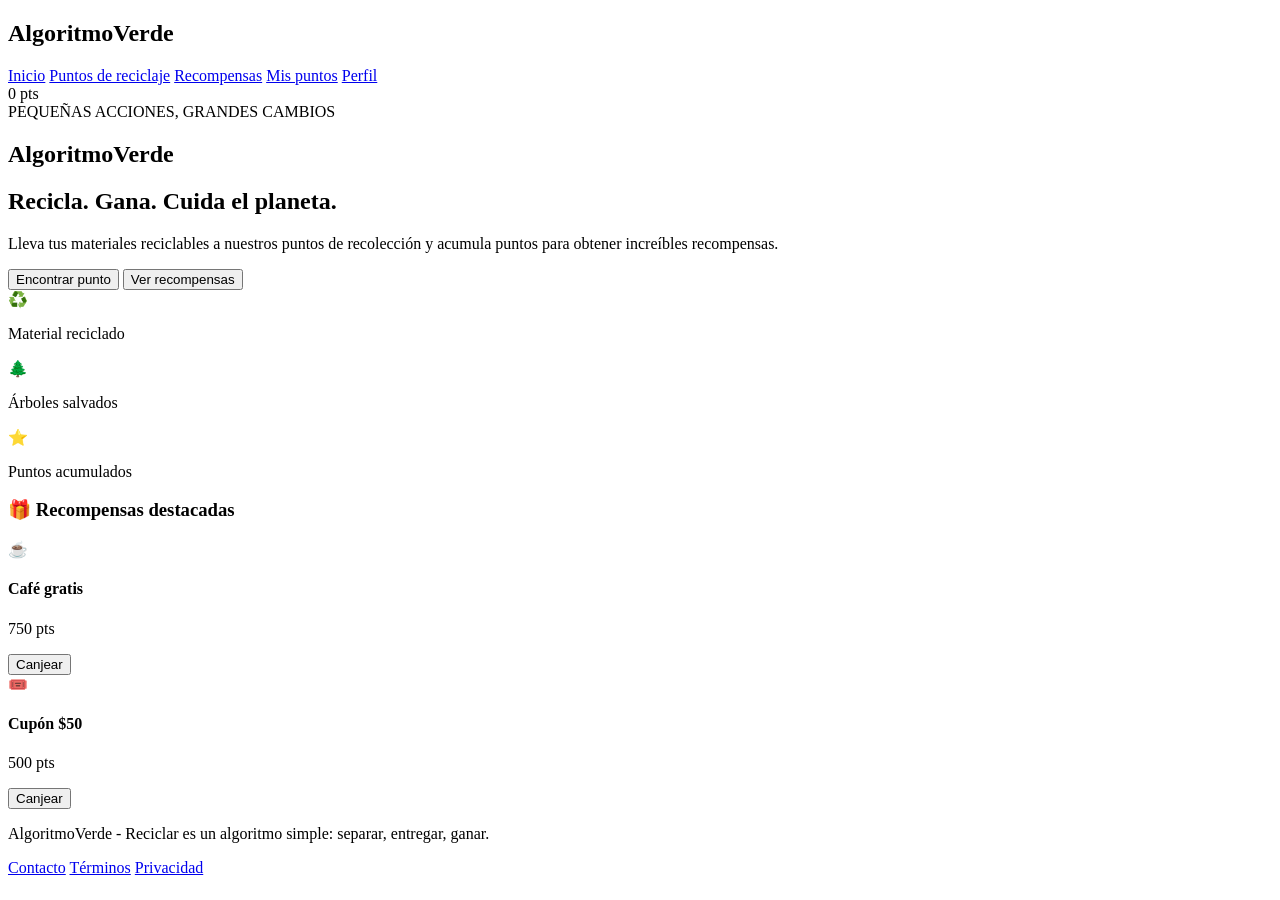
==== frontend/index.html @ a78a703b "Update index.html" ====
<!DOCTYPE html>
<html lang="es">
<head>
    <meta charset="UTF-8">
    <meta name="viewport" content="width=device-width, initial-scale=1.0">
    <title>AlgoritmoVerde</title>
    <link rel="stylesheet" href="style.css">
</head>
<body>

    <header class="navbar">
        <div class="logo">
            <h2>AlgoritmoVerde</h2>
        </div>
        <nav class="menu">
            <a href="#">Inicio</a>
            <a href="#">Puntos de reciclaje</a>
            <a href="#">Recompensas</a>
            <a href="#">Mis puntos</a>
            <a href="#">Perfil</a>
        </nav>
        <div class="usuario">
            <span class="badge">0 pts</span>
        </div>
    </header>

    <main class="contenedor">

        <section class="banner-bienvenida">
            <div class="banner-texto">
                <span class="subtitulo">PEQUEÑAS ACCIONES, GRANDES CAMBIOS</span>
                <h1>AlgoritmoVerde</h1>
                <h2>Recicla. Gana. Cuida el planeta.</h2>
                <p>Lleva tus materiales reciclables a nuestros puntos de recolección y acumula puntos para obtener increíbles recompensas.</p>
                <div class="botones">
                    <button class="btn-verde">Encontrar punto</button>
                    <button class="btn-transparente">Ver recompensas</button>
                </div>
            </div>
        </section>

        <section class="estadisticas">
            <div class="card-stat">
                <span class="icono">♻️</span>
                <div>
                    <p>Material reciclado</p>
                </div>
            </div>
            <div class="card-stat">
                <span class="icono">🌲</span>
                <div>
                    <p>Árboles salvados</p>
                </div>
            </div>
            <div class="card-stat">
                <span class="icono">⭐</span>
                <div>
                    <p>Puntos acumulados</p>
                </div>
            </div>
        </section>

        <div class="seccion-columnas">
            
            

            <div class="caja-seccion">
                <h3>🎁 Recompensas destacadas</h3>
                <div class="grid-premios">
                    <div class="card-premio">
                        <span>☕</span>
                        <h4>Café gratis</h4>
                        <p>750 pts</p>
                        <button class="btn-canjear">Canjear</button>
                    </div>
                    <div class="card-premio">
                        <span>🎟️</span>
                        <h4>Cupón $50</h4>
                        <p>500 pts</p>
                        <button class="btn-canjear">Canjear</button>
                    </div>
                </div>
            </div>

        </div>

    </main>

    <footer class="footer">
        <p>AlgoritmoVerde - Reciclar es un algoritmo simple: separar, entregar, ganar.</p>
        <div class="footer-links">
            <a href="#">Contacto</a>
            <a href="#">Términos</a>
            <a href="#">Privacidad</a>
        </div>
    </footer>

</body>
</html>
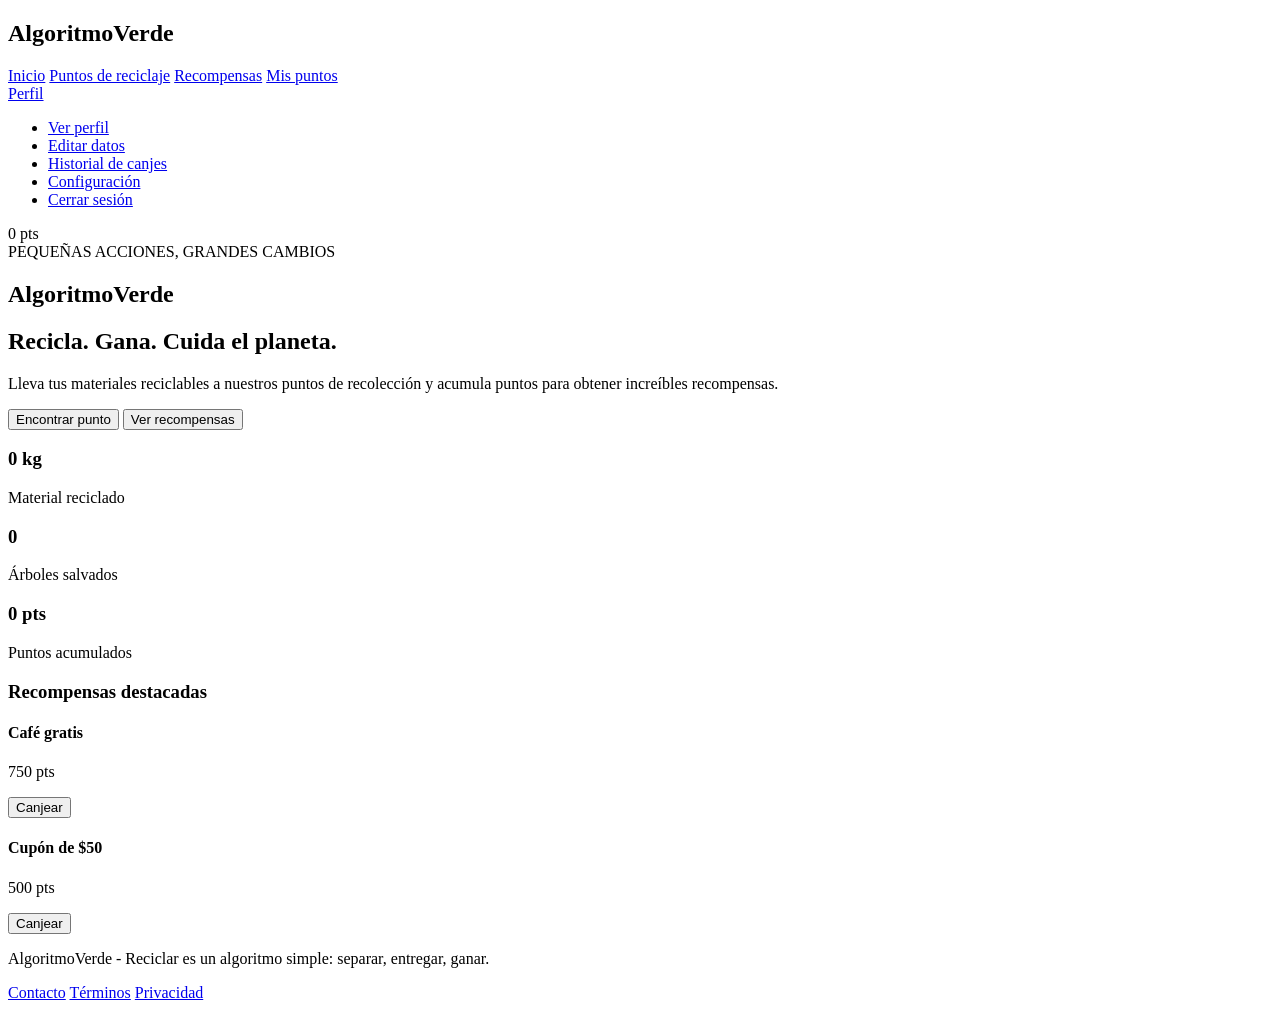
==== commit 18bdd680: "Update index.html" ====
--- a/frontend/index.html
+++ b/frontend/index.html
@@ -6,93 +6,120 @@
     <title>AlgoritmoVerde</title>
     <link rel="stylesheet" href="style.css">
 </head>
+
 <body>
 
     <header class="navbar">
+
         <div class="logo">
             <h2>AlgoritmoVerde</h2>
         </div>
+
         <nav class="menu">
             <a href="#">Inicio</a>
             <a href="#">Puntos de reciclaje</a>
             <a href="#">Recompensas</a>
             <a href="#">Mis puntos</a>
-            <a href="#">Perfil</a>
+
+            <div class="dropdown">
+                <a href="#">Perfil </a>
+
+                <ul class="submenu">
+                    <li><a href="#">Ver perfil</a></li>
+                    <li><a href="#">Editar datos</a></li>
+                    <li><a href="#">Historial de canjes</a></li>
+                    <li><a href="#">Configuración</a></li>
+                    <li><a href="#">Cerrar sesión</a></li>
+                </ul>
+            </div>
         </nav>
+
         <div class="usuario">
             <span class="badge">0 pts</span>
         </div>
+
     </header>
 
     <main class="contenedor">
 
-        <section class="banner-bienvenida">
-            <div class="banner-texto">
-                <span class="subtitulo">PEQUEÑAS ACCIONES, GRANDES CAMBIOS</span>
-                <h1>AlgoritmoVerde</h1>
-                <h2>Recicla. Gana. Cuida el planeta.</h2>
-                <p>Lleva tus materiales reciclables a nuestros puntos de recolección y acumula puntos para obtener increíbles recompensas.</p>
-                <div class="botones">
-                    <button class="btn-verde">Encontrar punto</button>
-                    <button class="btn-transparente">Ver recompensas</button>
-                </div>
+        <section class="banner">
+
+            <span class="subtitulo">
+                PEQUEÑAS ACCIONES, GRANDES CAMBIOS
+            </span>
+
+            <h1>AlgoritmoVerde</h1>
+
+            <h2>Recicla. Gana. Cuida el planeta.</h2>
+
+            <p>
+                Lleva tus materiales reciclables a nuestros puntos
+                de recolección y acumula puntos para obtener
+                increíbles recompensas.
+            </p>
+
+            <div class="botones">
+                <button class="btn-verde">Encontrar punto</button>
+                <button class="btn-transparente">Ver recompensas</button>
             </div>
+
         </section>
 
         <section class="estadisticas">
-            <div class="card-stat">
-                <span class="icono">♻️</span>
-                <div>
-                    <p>Material reciclado</p>
-                </div>
+
+            <div class="card">
+                <h3>0 kg</h3>
+                <p>Material reciclado</p>
             </div>
-            <div class="card-stat">
-                <span class="icono">🌲</span>
-                <div>
-                    <p>Árboles salvados</p>
-                </div>
+
+            <div class="card">
+                <h3>0</h3>
+                <p>Árboles salvados</p>
             </div>
-            <div class="card-stat">
-                <span class="icono">⭐</span>
-                <div>
-                    <p>Puntos acumulados</p>
-                </div>
+
+            <div class="card">
+                <h3>0 pts</h3>
+                <p>Puntos acumulados</p>
             </div>
+
         </section>
 
-        <div class="seccion-columnas">
-            
-            
+        <section class="seccion">
 
-            <div class="caja-seccion">
-                <h3>🎁 Recompensas destacadas</h3>
-                <div class="grid-premios">
-                    <div class="card-premio">
-                        <span>☕</span>
-                        <h4>Café gratis</h4>
-                        <p>750 pts</p>
-                        <button class="btn-canjear">Canjear</button>
-                    </div>
-                    <div class="card-premio">
-                        <span>🎟️</span>
-                        <h4>Cupón $50</h4>
-                        <p>500 pts</p>
-                        <button class="btn-canjear">Canjear</button>
-                    </div>
+            <h3>Recompensas destacadas</h3>
+
+            <div class="premios">
+
+                <div class="premio">
+                    <h4>Café gratis</h4>
+                    <p>750 pts</p>
+                    <button class="btn-canjear">Canjear</button>
                 </div>
+
+                <div class="premio">
+                    <h4>Cupón de $50</h4>
+                    <p>500 pts</p>
+                    <button class="btn-canjear">Canjear</button>
+                </div>
+
             </div>
 
-        </div>
+        </section>
 
     </main>
+    <footer class="footer">
 
-    <footer class="footer">
-        <p>AlgoritmoVerde - Reciclar es un algoritmo simple: separar, entregar, ganar.</p>
+        <p>
+            AlgoritmoVerde - Reciclar es un algoritmo simple:
+            separar, entregar, ganar.
+        </p>
+
         <div class="footer-links">
             <a href="#">Contacto</a>
             <a href="#">Términos</a>
             <a href="#">Privacidad</a>
         </div>
+
     </footer>
 
 </body>
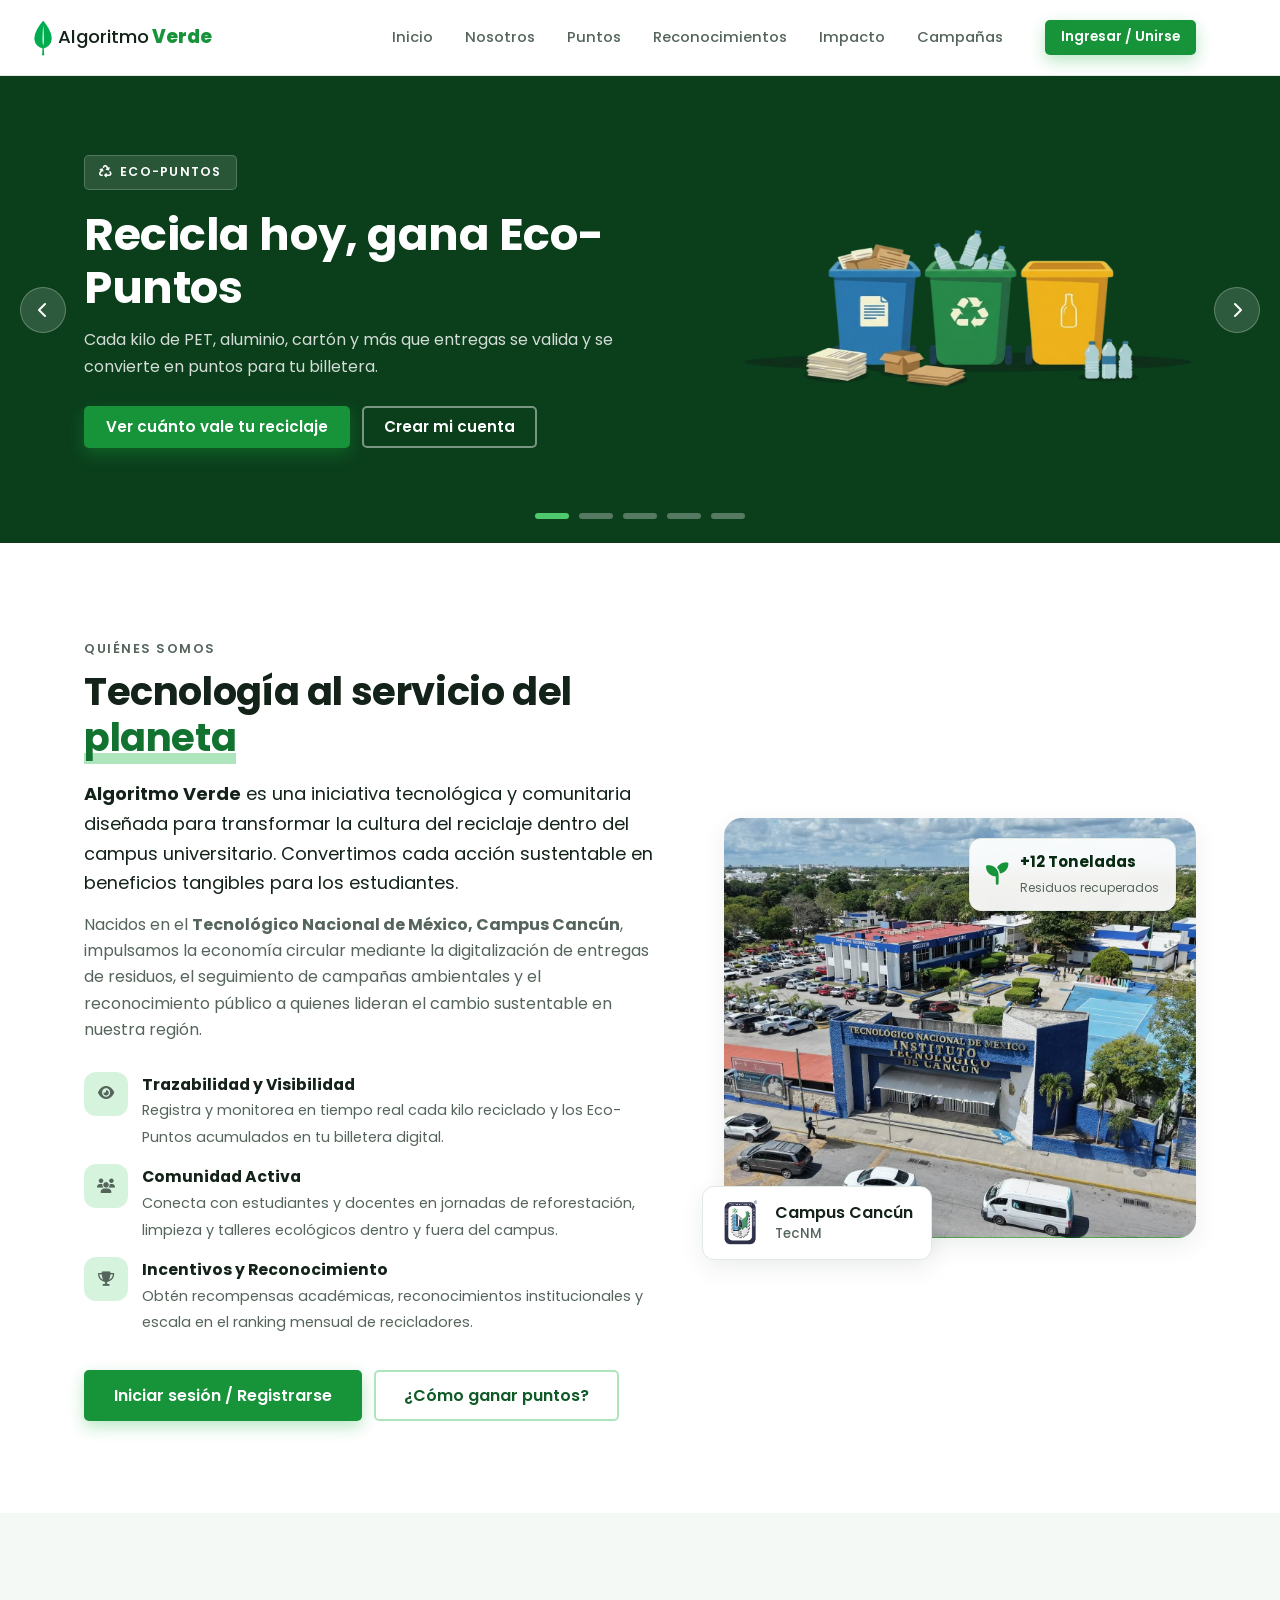
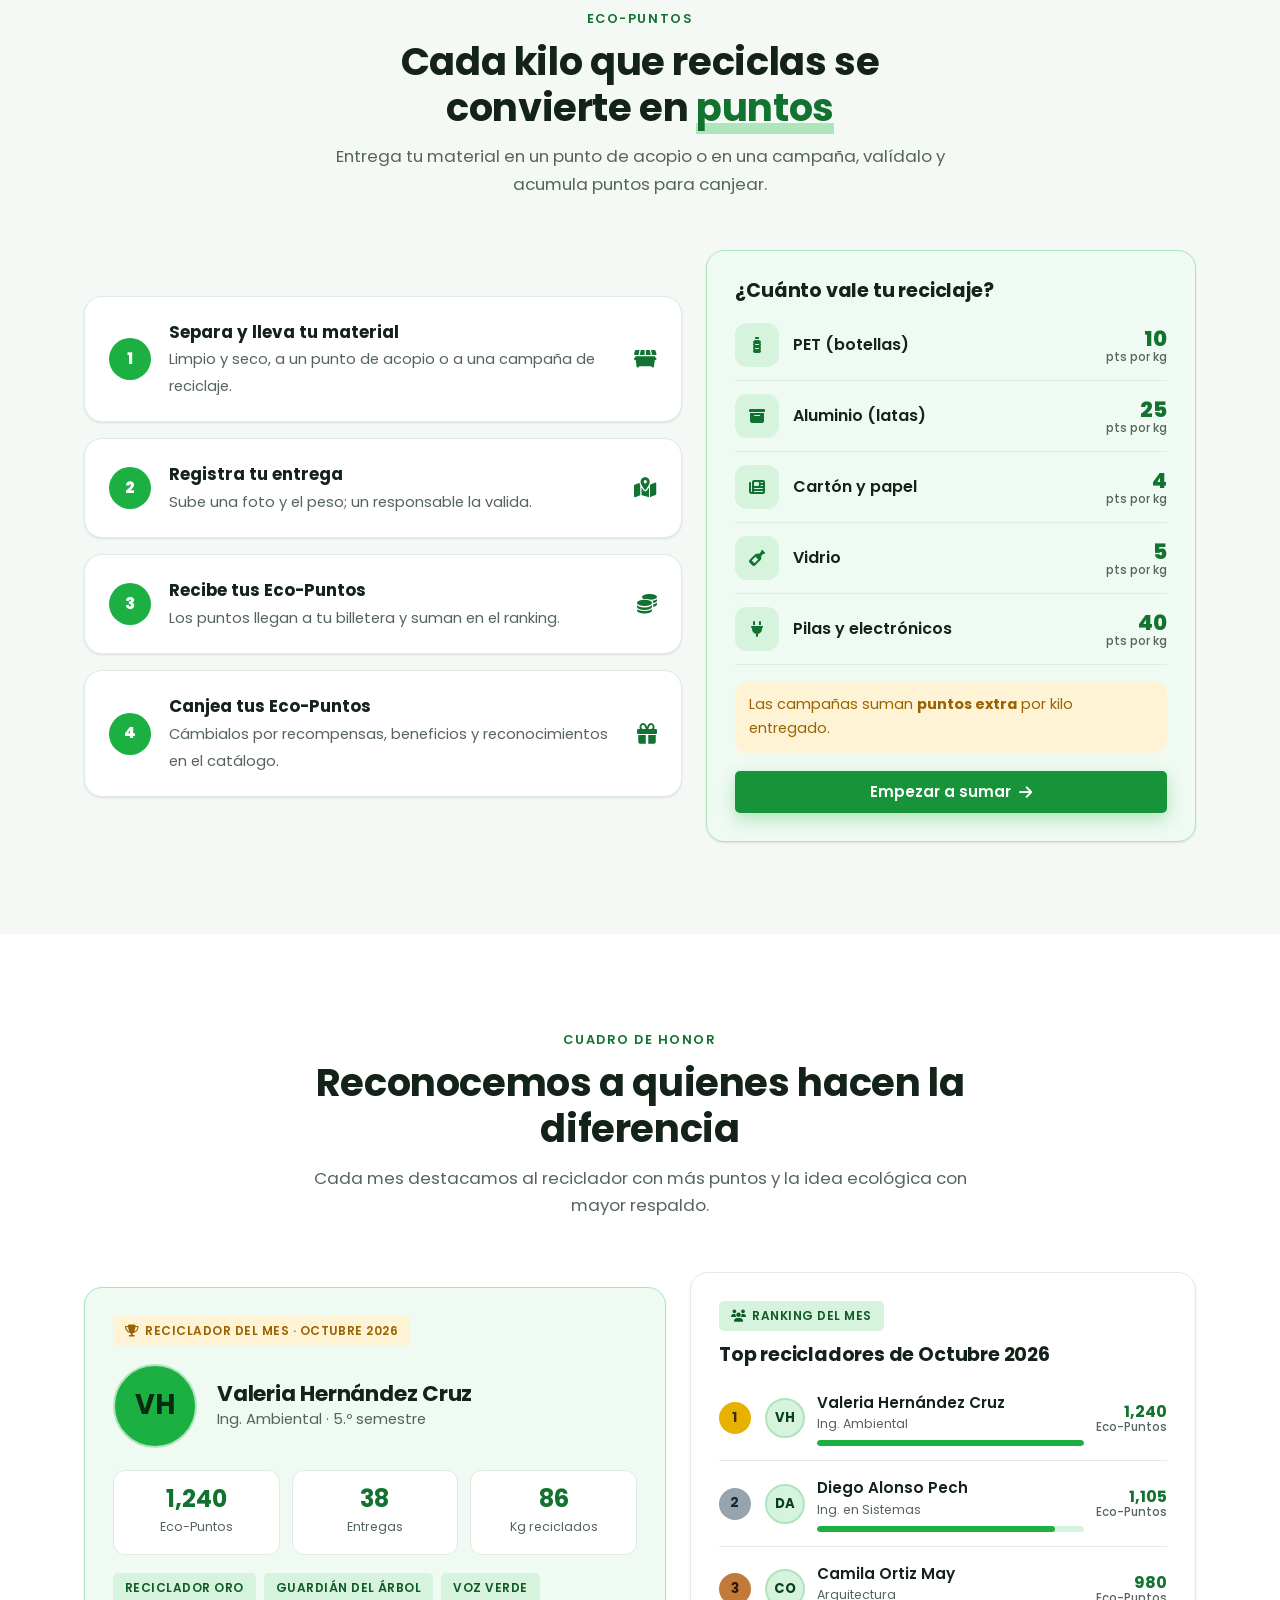
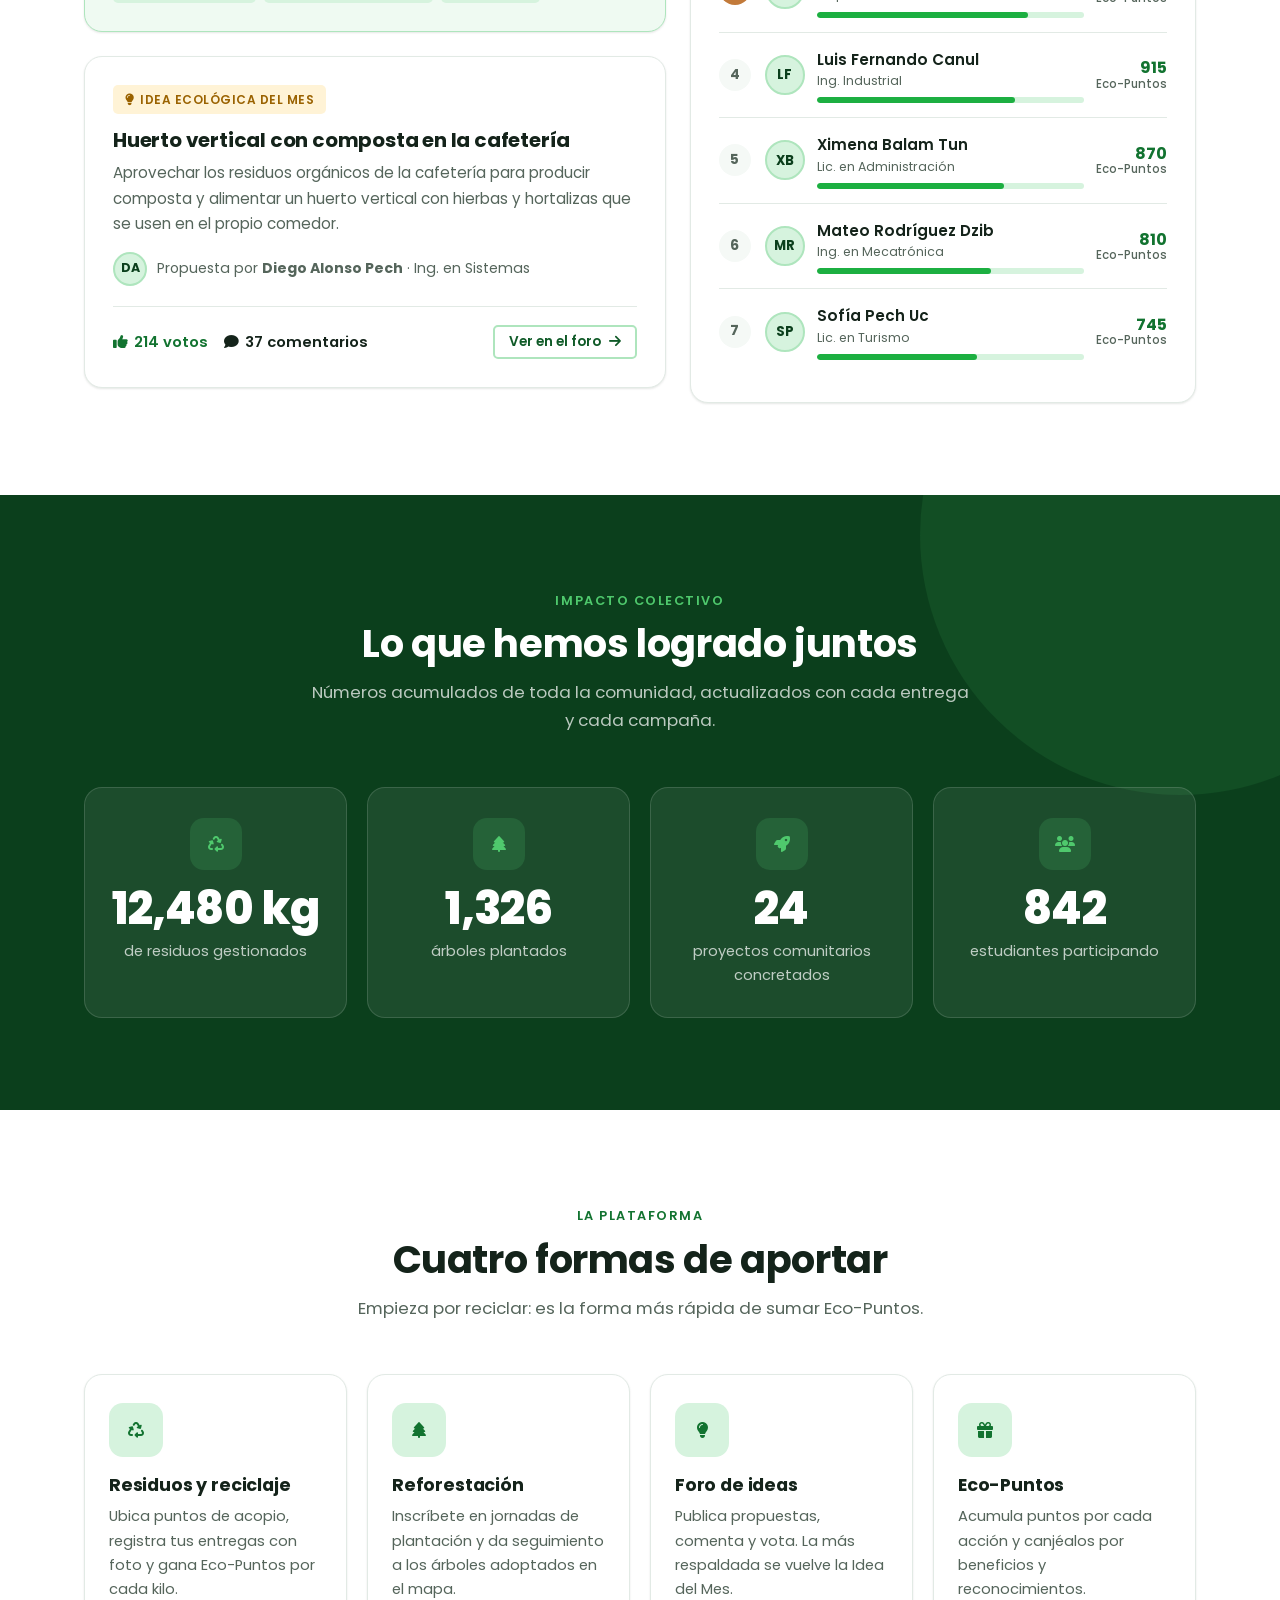
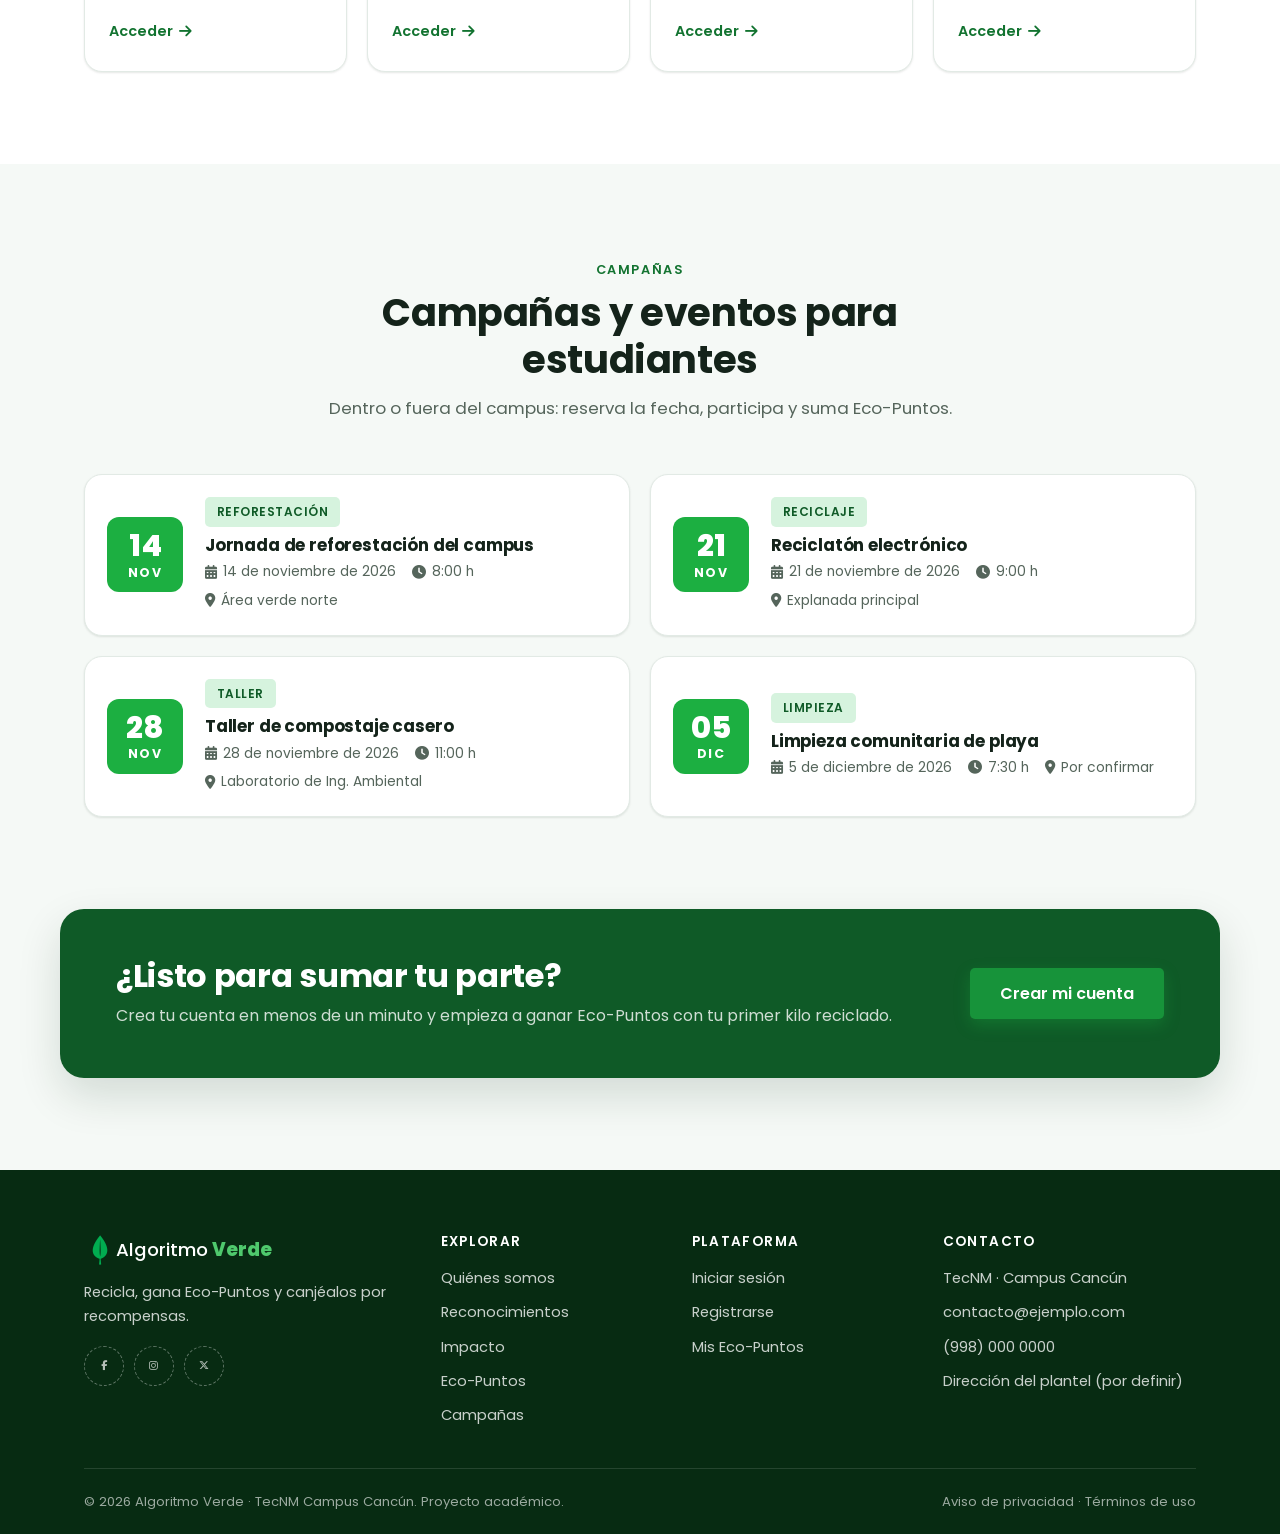
==== commit 8b7cc2db: "añadir main page" ====
--- a/frontend/index.html
+++ b/frontend/index.html
@@ -1,126 +1,581 @@
-<!DOCTYPE html>
-<html lang="es">
-<head>
-    <meta charset="UTF-8">
-    <meta name="viewport" content="width=device-width, initial-scale=1.0">
-    <title>AlgoritmoVerde</title>
-    <link rel="stylesheet" href="style.css">
-</head>
-
-<body>
-
-    <header class="navbar">
-
-        <div class="logo">
-            <h2>AlgoritmoVerde</h2>
-        </div>
-
-        <nav class="menu">
-            <a href="#">Inicio</a>
-            <a href="#">Puntos de reciclaje</a>
-            <a href="#">Recompensas</a>
-            <a href="#">Mis puntos</a>
-
-            <div class="dropdown">
-                <a href="#">Perfil </a>
-
-                <ul class="submenu">
-                    <li><a href="#">Ver perfil</a></li>
-                    <li><a href="#">Editar datos</a></li>
-                    <li><a href="#">Historial de canjes</a></li>
-                    <li><a href="#">Configuración</a></li>
-                    <li><a href="#">Cerrar sesión</a></li>
-                </ul>
-            </div>
-        </nav>
-
-        <div class="usuario">
-            <span class="badge">0 pts</span>
-        </div>
-
-    </header>
-
-    <main class="contenedor">
-
-        <section class="banner">
-
-            <span class="subtitulo">
-                PEQUEÑAS ACCIONES, GRANDES CAMBIOS
-            </span>
-
-            <h1>AlgoritmoVerde</h1>
-
-            <h2>Recicla. Gana. Cuida el planeta.</h2>
-
-            <p>
-                Lleva tus materiales reciclables a nuestros puntos
-                de recolección y acumula puntos para obtener
-                increíbles recompensas.
-            </p>
-
-            <div class="botones">
-                <button class="btn-verde">Encontrar punto</button>
-                <button class="btn-transparente">Ver recompensas</button>
-            </div>
-
-        </section>
-
-        <section class="estadisticas">
-
-            <div class="card">
-                <h3>0 kg</h3>
-                <p>Material reciclado</p>
-            </div>
-
-            <div class="card">
-                <h3>0</h3>
-                <p>Árboles salvados</p>
-            </div>
-
-            <div class="card">
-                <h3>0 pts</h3>
-                <p>Puntos acumulados</p>
-            </div>
-
-        </section>
-
-        <section class="seccion">
-
-            <h3>Recompensas destacadas</h3>
-
-            <div class="premios">
-
-                <div class="premio">
-                    <h4>Café gratis</h4>
-                    <p>750 pts</p>
-                    <button class="btn-canjear">Canjear</button>
-                </div>
-
-                <div class="premio">
-                    <h4>Cupón de $50</h4>
-                    <p>500 pts</p>
-                    <button class="btn-canjear">Canjear</button>
-                </div>
-
-            </div>
-
-        </section>
-
-    </main>
-    <footer class="footer">
-
-        <p>
-            AlgoritmoVerde - Reciclar es un algoritmo simple:
-            separar, entregar, ganar.
-        </p>
-
-        <div class="footer-links">
-            <a href="#">Contacto</a>
-            <a href="#">Términos</a>
-            <a href="#">Privacidad</a>
-        </div>
-
-    </footer>
-
-</body>
-</html>
+<!DOCTYPE html>
+<html lang="es-MX">
+<head>
+  <meta charset="UTF-8">
+  <meta name="viewport" content="width=device-width, initial-scale=1">
+  <title>Algoritmo Verde</title>
+  <meta name="description" content="Recicla, entrega tu material en puntos de acopio y campañas, y gana Eco-Puntos que puedes canjear por recompensas.">
+  <link rel="icon" href="assets/icons/favicon.ico">
+
+  <link rel="preconnect" href="https://fonts.googleapis.com">
+  <link rel="preconnect" href="https://fonts.gstatic.com" crossorigin>
+  <link href="https://fonts.googleapis.com/css2?family=Poppins:wght@400;500;600;700;800&display=swap" rel="stylesheet">
+  <link rel="stylesheet" href="https://cdnjs.cloudflare.com/ajax/libs/font-awesome/6.5.1/css/all.min.css" integrity="sha512-DTOQO9RWCH3ppGqcWaEA1BIZOC6xxalwEsw9c2QQeAIftl+Vegovlnee1c9QX4TctnWMn13TZye+giMm8e2LwA==" crossorigin="anonymous" referrerpolicy="no-referrer" />
+  <link rel="stylesheet" href="css/main.css">
+  <script src="js/components/carrusel.js" defer></script>
+</head>
+
+<body>
+
+  <a class="saltar-contenido" href="#quienes-somos">Saltar al contenido</a>
+
+  <!-- ============ NAVBAR ============ -->
+  <header class="navbar">
+    <div class="contenedor navbar__inner">
+      <a class="navbar__marca" href="#inicio" aria-label="Algoritmo Verde, ir al inicio">
+        <img src="assets/icons/logo.png" alt="Algoritmo Verde Logo" class="navbar__logo-img">        
+        <span>Algoritmo<b>Verde</b></span>
+      </a>
+
+      <nav class="navbar__menu" aria-label="Principal">
+        <ul>
+          <li><a class="navbar__enlace" href="#inicio">Inicio</a></li>
+          <li><a class="navbar__enlace" href="#quienes-somos">Nosotros</a></li>
+          <li><a class="navbar__enlace" href="#puntos">Puntos</a></li>
+          <li><a class="navbar__enlace" href="#reconocimientos">Reconocimientos</a></li>
+          <li><a class="navbar__enlace" href="#impacto">Impacto</a></li>
+          <li><a class="navbar__enlace" href="#eventos">Campañas</a></li>
+        </ul>
+        <a class="btn btn--primario btn--sm" href="pages/auth/login.html">Ingresar / Unirse</a>
+      </nav>
+    </div>
+  </header>
+
+  <main>
+    <!-- ============ CARRUSEL ============ -->
+    <section id="inicio" aria-label="Novedades">
+      <div class="carrusel">
+        <div class="carrusel__pista">
+
+          <!-- SLIDE 1 -->
+          <article class="carrusel__slide">
+            <div class="contenedor carrusel__contenido">
+              <div>
+                <span class="carrusel__etiqueta"><i class="fa-solid fa-recycle"></i> Eco-Puntos</span>
+                <h2 class="carrusel__titulo">Recicla hoy, gana Eco-Puntos</h2>
+                <p class="carrusel__texto">Cada kilo de PET, aluminio, cartón y más que entregas se valida y se convierte en puntos para tu billetera.</p>
+                <div class="carrusel__acciones">
+                  <a class="btn btn--primario" href="#puntos">Ver cuánto vale tu reciclaje</a>
+                  <a class="btn btn--claro" href="pages/auth/registro.html">Crear mi cuenta</a>
+                </div>
+              </div>
+              <div class="carrusel__visual">
+                <img src="assets/images/landing/Reciclaje.png" alt="Fotografía de contenedores de reciclaje" class="carrusel__img">
+              </div>
+            </div>
+          </article>
+
+          <!-- SLIDE 2 -->
+          <article class="carrusel__slide">
+            <div class="contenedor carrusel__contenido">
+              <div>
+                <span class="carrusel__etiqueta"><i class="fa-solid fa-gift"></i> Recompensas</span>
+                <h2 class="carrusel__titulo">Canjea tus puntos por recompensas</h2>
+                <p class="carrusel__texto">Artículos, constancias y beneficios te esperan en el catálogo de canje. Mientras más reciclas, más alto llegas.</p>
+                <div class="carrusel__acciones">
+                  <a class="btn btn--primario" href="pages/auth/login.html">Conocer recompensas</a>
+                </div>
+              </div>
+              <div class="carrusel__visual">
+                <img src="assets/images/landing/Productos.png" alt="Muestra del catálogo de recompensas" class="carrusel__img">
+              </div>
+            </div>
+          </article>
+
+          <!-- SLIDE 3 -->
+          <article class="carrusel__slide">
+            <div class="contenedor carrusel__contenido">
+              <div>
+                <span class="carrusel__etiqueta"><i class="fa-solid fa-calendar-days"></i> Campañas</span>
+                <h2 class="carrusel__titulo">Campañas de reciclaje para estudiantes</h2>
+                <p class="carrusel__texto">Dentro o fuera del campus: súmate a las campañas, entrega tu material y recibe puntos extra.</p>
+                <div class="carrusel__acciones">
+                  <a class="btn btn--primario" href="#eventos">Ver campañas</a>
+                </div>
+              </div>
+              <div class="carrusel__visual">
+                <img src="assets/images/landing/Campanias.png" alt="Cartel de la campaña de reciclaje" class="carrusel__img">
+              </div>
+            </div>
+          </article>
+
+          <!-- SLIDE 4 -->
+          <article class="carrusel__slide">
+            <div class="contenedor carrusel__contenido">
+              <div>
+                <span class="carrusel__etiqueta"><i class="fa-solid fa-trophy"></i> Ranking</span>
+                <h2 class="carrusel__titulo">Sube en el ranking de recicladores</h2>
+                <p class="carrusel__texto">Cada mes reconocemos a quienes más Eco-Puntos suman. ¿Serás el siguiente?</p>
+                <div class="carrusel__acciones">
+                  <a class="btn btn--primario" href="#reconocimientos">Ver el ranking</a>
+                </div>
+              </div>
+              <div class="carrusel__visual">
+                <img src="assets/images/landing/podio.png" alt="Ilustración del ranking mensual" class="carrusel__img">
+              </div>
+            </div>
+          </article>
+
+          <!-- SLIDE 5 -->
+          <article class="carrusel__slide">
+            <div class="contenedor carrusel__contenido">
+              <div>
+                <span class="carrusel__etiqueta"><i class="fa-solid fa-users"></i> Comunidad</span>
+                <h2 class="carrusel__titulo">Más de 840 estudiantes ya reciclan con nosotros</h2>
+                <p class="carrusel__texto">Estudiantes trabajando juntos por un entorno más sustentable. Tu aportación cuenta.</p>
+                <div class="carrusel__acciones">
+                  <a class="btn btn--primario" href="pages/auth/registro.html">Crear mi cuenta</a>
+                </div>
+              </div>
+              <div class="carrusel__visual">
+                <img src="assets/images/landing/Comunidad-reciclaje.png" alt="Fotografía grupal de la comunidad verde" class="carrusel__img">
+              </div>
+            </div>
+          </article>
+
+        </div>
+
+        <button class="carrusel__flecha carrusel__flecha--prev" type="button" aria-label="Diapositiva anterior"><i class="fa-solid fa-chevron-left"></i></button>
+        <button class="carrusel__flecha carrusel__flecha--next" type="button" aria-label="Diapositiva siguiente"><i class="fa-solid fa-chevron-right"></i></button>
+
+        <div class="carrusel__puntos">
+          <button class="carrusel__punto" type="button" aria-label="Ir a la diapositiva 1"></button>
+          <button class="carrusel__punto" type="button" aria-label="Ir a la diapositiva 2"></button>
+          <button class="carrusel__punto" type="button" aria-label="Ir a la diapositiva 3"></button>
+          <button class="carrusel__punto" type="button" aria-label="Ir a la diapositiva 4"></button>
+          <button class="carrusel__punto" type="button" aria-label="Ir a la diapositiva 5"></button>
+        </div>
+      </div>
+    </section>
+
+<!-- ============ QUIÉNES SOMOS ============ -->
+    <section id="quienes-somos" class="seccion">
+      <div class="contenedor quienes">
+        <div class="quienes__texto">
+          <p class="eyebrow">Quiénes somos</p>
+          <h1 class="titulo-seccion">Tecnología al servicio del <span class="resaltado">planeta</span></h1>
+          <p class="lead">
+            <strong>Algoritmo Verde</strong> es una iniciativa tecnológica y comunitaria diseñada para transformar la cultura del reciclaje dentro del campus universitario. Convertimos cada acción sustentable en beneficios tangibles para los estudiantes.
+          </p>
+          <p>
+            Nacidos en el <strong>Tecnológico Nacional de México, Campus Cancún</strong>, impulsamos la economía circular mediante la digitalización de entregas de residuos, el seguimiento de campañas ambientales y el reconocimiento público a quienes lideran el cambio sustentable en nuestra región.
+          </p>
+
+          <ul class="pilares">
+            <li class="pilar">
+              <span class="pilar__icono"><i class="fa-solid fa-eye"></i></span>
+              <div>
+                <strong>Trazabilidad y Visibilidad</strong>
+                <span>Registra y monitorea en tiempo real cada kilo reciclado y los Eco-Puntos acumulados en tu billetera digital.</span>
+              </div>
+            </li>
+            <li class="pilar">
+              <span class="pilar__icono"><i class="fa-solid fa-users"></i></span>
+              <div>
+                <strong>Comunidad Activa</strong>
+                <span>Conecta con estudiantes y docentes en jornadas de reforestación, limpieza y talleres ecológicos dentro y fuera del campus.</span>
+              </div>
+            </li>
+            <li class="pilar">
+              <span class="pilar__icono"><i class="fa-solid fa-trophy"></i></span>
+              <div>
+                <strong>Incentivos y Reconocimiento</strong>
+                <span>Obtén recompensas académicas, reconocimientos institucionales y escala en el ranking mensual de recicladores.</span>
+              </div>
+            </li>
+          </ul>
+
+          <div class="quienes__cta">
+            <a class="btn btn--primario btn--lg" href="pages/auth/login.html">Iniciar sesión / Registrarse</a>
+            <a class="btn btn--secundario btn--lg" href="#puntos">¿Cómo ganar puntos?</a>
+          </div>
+        </div>
+
+        <div class="quienes__visual">
+          <div class="quienes__tarjeta-img">
+            <img src="assets/images/landing/tecnmcanous.jpg" alt="Instalaciones del TecNM Campus Cancún y jornadas sustentables" class="quienes__img">
+            <div class="quienes__badge-flotante">
+              <i class="fa-solid fa-seedling"></i>
+              <div>
+                <strong>+12 Toneladas</strong>
+                <small>Residuos recuperados</small>
+              </div>
+            </div>
+          </div>
+          
+          <div class="sello">
+            <img src="assets/icons/selloLogo.png" alt="Logo TecNM" class="sello__logo">
+            <span>Campus Cancún<br><small>TecNM</small></span>
+          </div>
+        </div>
+      </div>
+    </section>
+
+    <!-- ============ ECO-PUNTOS POR RECICLAR ============ -->
+    <section id="puntos" class="seccion seccion--alt">
+      <div class="contenedor">
+        <header class="encabezado-seccion">
+          <p class="eyebrow">Eco-Puntos</p>
+          <h2 class="titulo-seccion">Cada kilo que reciclas se convierte en <span class="resaltado">puntos</span></h2>
+          <p class="subtitulo">Entrega tu material en un punto de acopio o en una campaña, valídalo y acumula puntos para canjear.</p>
+        </header>
+
+        <div class="puntos">
+          <ol class="pasos">
+            <li class="paso"><span class="paso__num">1</span><div><strong>Separa y lleva tu material</strong><span>Limpio y seco, a un punto de acopio o a una campaña de reciclaje.</span></div><i class="fa-solid fa-dumpster paso__icono"></i></li>
+            <li class="paso"><span class="paso__num">2</span><div><strong>Registra tu entrega</strong><span>Sube una foto y el peso; un responsable la valida.</span></div><i class="fa-solid fa-map-location-dot paso__icono"></i></li>
+            <li class="paso"><span class="paso__num">3</span><div><strong>Recibe tus Eco-Puntos</strong><span>Los puntos llegan a tu billetera y suman en el ranking.</span></div><i class="fa-solid fa-coins paso__icono"></i></li>
+            <li class="paso"><span class="paso__num">4</span><div><strong>Canjea tus Eco-Puntos</strong><span>Cámbialos por recompensas, beneficios y reconocimientos en el catálogo.</span></div><i class="fa-solid fa-gift paso__icono"></i></li>
+          </ol>
+
+          <aside class="card tabla-puntos" aria-label="Equivalencia de puntos por material">
+            <h3>¿Cuánto vale tu reciclaje?</h3>
+            <ul>
+              <li class="tabla-puntos__fila"><span class="tabla-puntos__icono"><i class="fa-solid fa-bottle-water"></i></span><span class="tabla-puntos__nombre">PET (botellas)</span><span class="tabla-puntos__pts">10<small>pts por kg</small></span></li>
+              <li class="tabla-puntos__fila"><span class="tabla-puntos__icono"><i class="fa-solid fa-box-archive"></i></span><span class="tabla-puntos__nombre">Aluminio (latas)</span><span class="tabla-puntos__pts">25<small>pts por kg</small></span></li>
+              <li class="tabla-puntos__fila"><span class="tabla-puntos__icono"><i class="fa-solid fa-newspaper"></i></span><span class="tabla-puntos__nombre">Cartón y papel</span><span class="tabla-puntos__pts">4<small>pts por kg</small></span></li>
+              <li class="tabla-puntos__fila"><span class="tabla-puntos__icono"><i class="fa-solid fa-wine-bottle"></i></span><span class="tabla-puntos__nombre">Vidrio</span><span class="tabla-puntos__pts">5<small>pts por kg</small></span></li>
+              <li class="tabla-puntos__fila"><span class="tabla-puntos__icono"><i class="fa-solid fa-plug"></i></span><span class="tabla-puntos__nombre">Pilas y electrónicos</span><span class="tabla-puntos__pts">40<small>pts por kg</small></span></li>
+            </ul>
+            <p class="tabla-puntos__nota">Las campañas suman <strong>puntos extra</strong> por kilo entregado.</p>
+            <a class="btn btn--primario" href="pages/auth/registro.html">Empezar a sumar <i class="fa-solid fa-arrow-right"></i></a>
+          </aside>
+        </div>
+      </div>
+    </section>
+
+    <!-- ============ RECONOCIMIENTOS ============ -->
+    <section id="reconocimientos" class="seccion">
+      <div class="contenedor">
+        <header class="encabezado-seccion">
+          <p class="eyebrow">Cuadro de honor</p>
+          <h2 class="titulo-seccion">Reconocemos a quienes hacen la diferencia</h2>
+          <p class="subtitulo">Cada mes destacamos al reciclador con más puntos y la idea ecológica con mayor respaldo.</p>
+        </header>
+
+        <div class="reconocimientos">
+          <div class="reconocimientos__col">
+
+            <!-- Usuario del mes -->
+            <article class="card card--destacada">
+              <span class="etiqueta etiqueta--acento"><i class="fa-solid fa-trophy"></i> Reciclador del mes · Octubre 2026</span>
+              <div class="usuario-mes__cabecera">
+                <span class="avatar">VH</span>
+                <div>
+                  <h3 class="usuario-mes__nombre">Valeria Hernández Cruz</h3>
+                  <p class="usuario-mes__carrera">Ing. Ambiental · 5.º semestre</p>
+                </div>
+              </div>
+              <div class="stats-fila">
+                <div class="stat-mini"><strong>1,240</strong><span>Eco-Puntos</span></div>
+                <div class="stat-mini"><strong>38</strong><span>Entregas</span></div>
+                <div class="stat-mini"><strong>86</strong><span>Kg reciclados</span></div>
+              </div>
+              <div class="medallas">
+                <span class="etiqueta">Reciclador oro</span>
+                <span class="etiqueta">Guardián del árbol</span>
+                <span class="etiqueta">Voz verde</span>
+              </div>
+            </article>
+
+            <!-- Idea del mes -->
+            <article class="card">
+              <span class="etiqueta etiqueta--acento"><i class="fa-solid fa-lightbulb"></i> Idea ecológica del mes</span>
+              <h3 class="idea__titulo">Huerto vertical con composta en la cafetería</h3>
+              <p class="idea__texto">Aprovechar los residuos orgánicos de la cafetería para producir composta y alimentar un huerto vertical con hierbas y hortalizas que se usen en el propio comedor.</p>
+              <div class="idea__autor">
+                <span class="avatar">DA</span>
+                <span>Propuesta por <strong>Diego Alonso Pech</strong> · Ing. en Sistemas</span>
+              </div>
+              <div class="idea__pie">
+                <div class="idea__votos">
+                  <span><i class="fa-solid fa-thumbs-up"></i> 214 votos</span>
+                  <span><i class="fa-solid fa-comment"></i> 37 comentarios</span>
+                </div>
+                <a class="btn btn--secundario btn--sm" href="pages/auth/login.html">Ver en el foro <i class="fa-solid fa-arrow-right"></i></a>
+              </div>
+            </article>
+          </div>
+
+          <!-- Ranking -->
+          <aside class="card" aria-label="Ranking del mes">
+            <div class="ranking__cabecera">
+              <span class="etiqueta"><i class="fa-solid fa-users"></i> Ranking del mes</span>
+              <h3>Top recicladores de Octubre 2026</h3>
+            </div>
+            <ol class="ranking__lista">
+              <li class="ranking__fila">
+                <span class="ranking__pos">1</span>
+                <span class="avatar">VH</span>
+                <div>
+                  <span class="ranking__nombre">Valeria Hernández Cruz<span class="ranking__carrera">Ing. Ambiental</span></span>
+                  <div class="ranking__barra"><i style="width:100%"></i></div>
+                </div>
+                <span class="ranking__puntos">1,240<small>Eco-Puntos</small></span>
+              </li>
+              <li class="ranking__fila">
+                <span class="ranking__pos">2</span>
+                <span class="avatar">DA</span>
+                <div>
+                  <span class="ranking__nombre">Diego Alonso Pech<span class="ranking__carrera">Ing. en Sistemas</span></span>
+                  <div class="ranking__barra"><i style="width:89%"></i></div>
+                </div>
+                <span class="ranking__puntos">1,105<small>Eco-Puntos</small></span>
+              </li>
+              <li class="ranking__fila">
+                <span class="ranking__pos">3</span>
+                <span class="avatar">CO</span>
+                <div>
+                  <span class="ranking__nombre">Camila Ortiz May<span class="ranking__carrera">Arquitectura</span></span>
+                  <div class="ranking__barra"><i style="width:79%"></i></div>
+                </div>
+                <span class="ranking__puntos">980<small>Eco-Puntos</small></span>
+              </li>
+              <li class="ranking__fila">
+                <span class="ranking__pos">4</span>
+                <span class="avatar">LF</span>
+                <div>
+                  <span class="ranking__nombre">Luis Fernando Canul<span class="ranking__carrera">Ing. Industrial</span></span>
+                  <div class="ranking__barra"><i style="width:74%"></i></div>
+                </div>
+                <span class="ranking__puntos">915<small>Eco-Puntos</small></span>
+              </li>
+              <li class="ranking__fila">
+                <span class="ranking__pos">5</span>
+                <span class="avatar">XB</span>
+                <div>
+                  <span class="ranking__nombre">Ximena Balam Tun<span class="ranking__carrera">Lic. en Administración</span></span>
+                  <div class="ranking__barra"><i style="width:70%"></i></div>
+                </div>
+                <span class="ranking__puntos">870<small>Eco-Puntos</small></span>
+              </li>
+              <li class="ranking__fila">
+                <span class="ranking__pos">6</span>
+                <span class="avatar">MR</span>
+                <div>
+                  <span class="ranking__nombre">Mateo Rodríguez Dzib<span class="ranking__carrera">Ing. en Mecatrónica</span></span>
+                  <div class="ranking__barra"><i style="width:65%"></i></div>
+                </div>
+                <span class="ranking__puntos">810<small>Eco-Puntos</small></span>
+              </li>
+              <li class="ranking__fila">
+                <span class="ranking__pos">7</span>
+                <span class="avatar">SP</span>
+                <div>
+                  <span class="ranking__nombre">Sofía Pech Uc<span class="ranking__carrera">Lic. en Turismo</span></span>
+                  <div class="ranking__barra"><i style="width:60%"></i></div>
+                </div>
+                <span class="ranking__puntos">745<small>Eco-Puntos</small></span>
+              </li>
+            </ol>
+          </aside>
+        </div>
+      </div>
+    </section>
+
+    <!-- ============ MÉTRICAS DE IMPACTO ============ -->
+    <section id="impacto" class="seccion seccion--oscura">
+      <div class="contenedor">
+        <header class="encabezado-seccion encabezado-seccion--claro">
+          <p class="eyebrow eyebrow--claro">Impacto colectivo</p>
+          <h2 class="titulo-seccion">Lo que hemos logrado juntos</h2>
+          <p class="subtitulo">Números acumulados de toda la comunidad, actualizados con cada entrega y cada campaña.</p>
+        </header>
+
+        <div class="metricas">
+          <div class="metrica">
+            <span class="metrica__icono"><i class="fa-solid fa-recycle"></i></span>
+            <span class="metrica__valor">12,480 kg</span>
+            <span class="metrica__etiqueta">de residuos gestionados</span>
+          </div>
+          <div class="metrica">
+            <span class="metrica__icono"><i class="fa-solid fa-tree"></i></span>
+            <span class="metrica__valor">1,326</span>
+            <span class="metrica__etiqueta">árboles plantados</span>
+          </div>
+          <div class="metrica">
+            <span class="metrica__icono"><i class="fa-solid fa-rocket"></i></span>
+            <span class="metrica__valor">24</span>
+            <span class="metrica__etiqueta">proyectos comunitarios concretados</span>
+          </div>
+          <div class="metrica">
+            <span class="metrica__icono"><i class="fa-solid fa-users"></i></span>
+            <span class="metrica__valor">842</span>
+            <span class="metrica__etiqueta">estudiantes participando</span>
+          </div>
+        </div>
+      </div>
+    </section>
+
+    <!-- ============ MÓDULOS ============ -->
+    <section id="modulos" class="seccion">
+      <div class="contenedor">
+        <header class="encabezado-seccion">
+          <p class="eyebrow">La plataforma</p>
+          <h2 class="titulo-seccion">Cuatro formas de aportar</h2>
+          <p class="subtitulo">Empieza por reciclar: es la forma más rápida de sumar Eco-Puntos.</p>
+        </header>
+
+        <div class="modulos">
+          <a class="card modulo" href="pages/auth/login.html">
+            <span class="modulo__icono"><i class="fa-solid fa-recycle"></i></span>
+            <h3>Residuos y reciclaje</h3>
+            <p>Ubica puntos de acopio, registra tus entregas con foto y gana Eco-Puntos por cada kilo.</p>
+            <span class="modulo__enlace">Acceder <i class="fa-solid fa-arrow-right"></i></span>
+          </a>
+          <a class="card modulo" href="pages/auth/login.html">
+            <span class="modulo__icono"><i class="fa-solid fa-tree"></i></span>
+            <h3>Reforestación</h3>
+            <p>Inscríbete en jornadas de plantación y da seguimiento a los árboles adoptados en el mapa.</p>
+            <span class="modulo__enlace">Acceder <i class="fa-solid fa-arrow-right"></i></span>
+          </a>
+          <a class="card modulo" href="pages/auth/login.html">
+            <span class="modulo__icono"><i class="fa-solid fa-lightbulb"></i></span>
+            <h3>Foro de ideas</h3>
+            <p>Publica propuestas, comenta y vota. La más respaldada se vuelve la Idea del Mes.</p>
+            <span class="modulo__enlace">Acceder <i class="fa-solid fa-arrow-right"></i></span>
+          </a>
+          <a class="card modulo" href="pages/auth/login.html">
+            <span class="modulo__icono"><i class="fa-solid fa-gift"></i></span>
+            <h3>Eco-Puntos</h3>
+            <p>Acumula puntos por cada acción y canjéalos por beneficios y reconocimientos.</p>
+            <span class="modulo__enlace">Acceder <i class="fa-solid fa-arrow-right"></i></span>
+          </a>
+        </div>
+      </div>
+    </section>
+
+    <!-- ============ EVENTOS ============ -->
+    <section id="eventos" class="seccion seccion--alt">
+      <div class="contenedor">
+        <header class="encabezado-seccion">
+          <p class="eyebrow">Campañas</p>
+          <h2 class="titulo-seccion">Campañas y eventos para estudiantes</h2>
+          <p class="subtitulo">Dentro o fuera del campus: reserva la fecha, participa y suma Eco-Puntos.</p>
+        </header>
+
+        <div class="eventos">
+          <article class="card evento">
+            <div class="evento__fecha"><strong>14</strong><span>NOV</span></div>
+            <div class="evento__info">
+              <span class="etiqueta">Reforestación</span>
+              <h3>Jornada de reforestación del campus</h3>
+              <div class="evento__meta">
+                <span><i class="fa-solid fa-calendar-days"></i> 14 de noviembre de 2026</span>
+                <span><i class="fa-solid fa-clock"></i> 8:00 h</span>
+                <span><i class="fa-solid fa-location-dot"></i> Área verde norte</span>
+              </div>
+            </div>
+          </article>
+
+          <article class="card evento">
+            <div class="evento__fecha"><strong>21</strong><span>NOV</span></div>
+            <div class="evento__info">
+              <span class="etiqueta">Reciclaje</span>
+              <h3>Reciclatón electrónico</h3>
+              <div class="evento__meta">
+                <span><i class="fa-solid fa-calendar-days"></i> 21 de noviembre de 2026</span>
+                <span><i class="fa-solid fa-clock"></i> 9:00 h</span>
+                <span><i class="fa-solid fa-location-dot"></i> Explanada principal</span>
+              </div>
+            </div>
+          </article>
+
+          <article class="card evento">
+            <div class="evento__fecha"><strong>28</strong><span>NOV</span></div>
+            <div class="evento__info">
+              <span class="etiqueta">Taller</span>
+              <h3>Taller de compostaje casero</h3>
+              <div class="evento__meta">
+                <span><i class="fa-solid fa-calendar-days"></i> 28 de noviembre de 2026</span>
+                <span><i class="fa-solid fa-clock"></i> 11:00 h</span>
+                <span><i class="fa-solid fa-location-dot"></i> Laboratorio de Ing. Ambiental</span>
+              </div>
+            </div>
+          </article>
+
+          <article class="card evento">
+            <div class="evento__fecha"><strong>05</strong><span>DIC</span></div>
+            <div class="evento__info">
+              <span class="etiqueta">Limpieza</span>
+              <h3>Limpieza comunitaria de playa</h3>
+              <div class="evento__meta">
+                <span><i class="fa-solid fa-calendar-days"></i> 5 de diciembre de 2026</span>
+                <span><i class="fa-solid fa-clock"></i> 7:30 h</span>
+                <span><i class="fa-solid fa-location-dot"></i> Por confirmar</span>
+              </div>
+            </div>
+          </article>
+        </div>
+      </div>
+    </section>
+
+    <!-- ============ CTA FINAL ============ -->
+    <section class="seccion seccion--cta">
+      <div class="contenedor cta-final">
+        <div>
+          <h2>¿Listo para sumar tu parte?</h2>
+          <p>Crea tu cuenta en menos de un minuto y empieza a ganar Eco-Puntos con tu primer kilo reciclado.</p>
+        </div>
+        <a class="btn btn--primario btn--lg" href="pages/auth/registro.html">Crear mi cuenta</a>
+      </div>
+    </section>
+  </main>
+
+  <!-- ============ FOOTER ============ -->
+  <footer class="footer">
+    <div class="contenedor">
+      <div class="footer__grid">
+        <div>
+          <div class="footer__marca">
+            <img src="assets/icons/logo.png" alt="Algoritmo Verde Logo" class="footer__logo-img">
+            <span>Algoritmo<b>Verde</b></span>
+          </div>
+          <p>Recicla, gana Eco-Puntos y canjéalos por recompensas.</p>
+          <div class="footer__redes">
+            <a href="#" class="footer__red" title="Facebook" aria-label="Facebook"><i class="fa-brands fa-facebook-f"></i></a>
+            <a href="#" class="footer__red" title="Instagram" aria-label="Instagram"><i class="fa-brands fa-instagram"></i></a>
+            <a href="#" class="footer__red" title="X (Twitter)" aria-label="X"><i class="fa-brands fa-x-twitter"></i></a>
+          </div>
+        </div>
+
+        <div>
+          <h4 class="footer__titulo">Explorar</h4>
+          <ul class="footer__lista">
+            <li><a href="#quienes-somos">Quiénes somos</a></li>
+            <li><a href="#reconocimientos">Reconocimientos</a></li>
+            <li><a href="#impacto">Impacto</a></li>
+            <li><a href="#puntos">Eco-Puntos</a></li>
+            <li><a href="#eventos">Campañas</a></li>
+          </ul>
+        </div>
+
+        <div>
+          <h4 class="footer__titulo">Plataforma</h4>
+          <ul class="footer__lista">
+            <li><a href="pages/auth/login.html">Iniciar sesión</a></li>
+            <li><a href="pages/auth/registro.html">Registrarse</a></li>
+            <li><a href="pages/auth/login.html">Mis Eco-Puntos</a></li>
+          </ul>
+        </div>
+
+        <div>
+          <h4 class="footer__titulo">Contacto</h4>
+          <ul class="footer__lista">
+            <li>TecNM · Campus Cancún</li>
+            <li>contacto@ejemplo.com</li>
+            <li>(998) 000 0000</li>
+            <li>Dirección del plantel (por definir)</li>
+          </ul>
+        </div>
+      </div>
+
+      <div class="footer__base">
+        <span>© 2026 Algoritmo Verde · TecNM Campus Cancún. Proyecto académico.</span>
+        <span><a href="#">Aviso de privacidad</a> · <a href="#">Términos de uso</a></span>
+      </div>
+    </div>
+  </footer>
+
+</body>
+</html>
--- a/frontend/css/main.css
+++ b/frontend/css/main.css
@@ -0,0 +1,13 @@
+/* Punto de entrada de estilos. Importa todo en orden. */
+@import url("base/variables.css");
+@import url("base/reset.css");
+@import url("base/typography.css");
+
+@import url("components/iconos.css");
+@import url("components/botones.css");
+@import url("components/cards.css");
+@import url("components/navbar.css");
+@import url("components/carrusel.css");
+@import url("components/footer.css");
+
+@import url("pages/landing.css");
